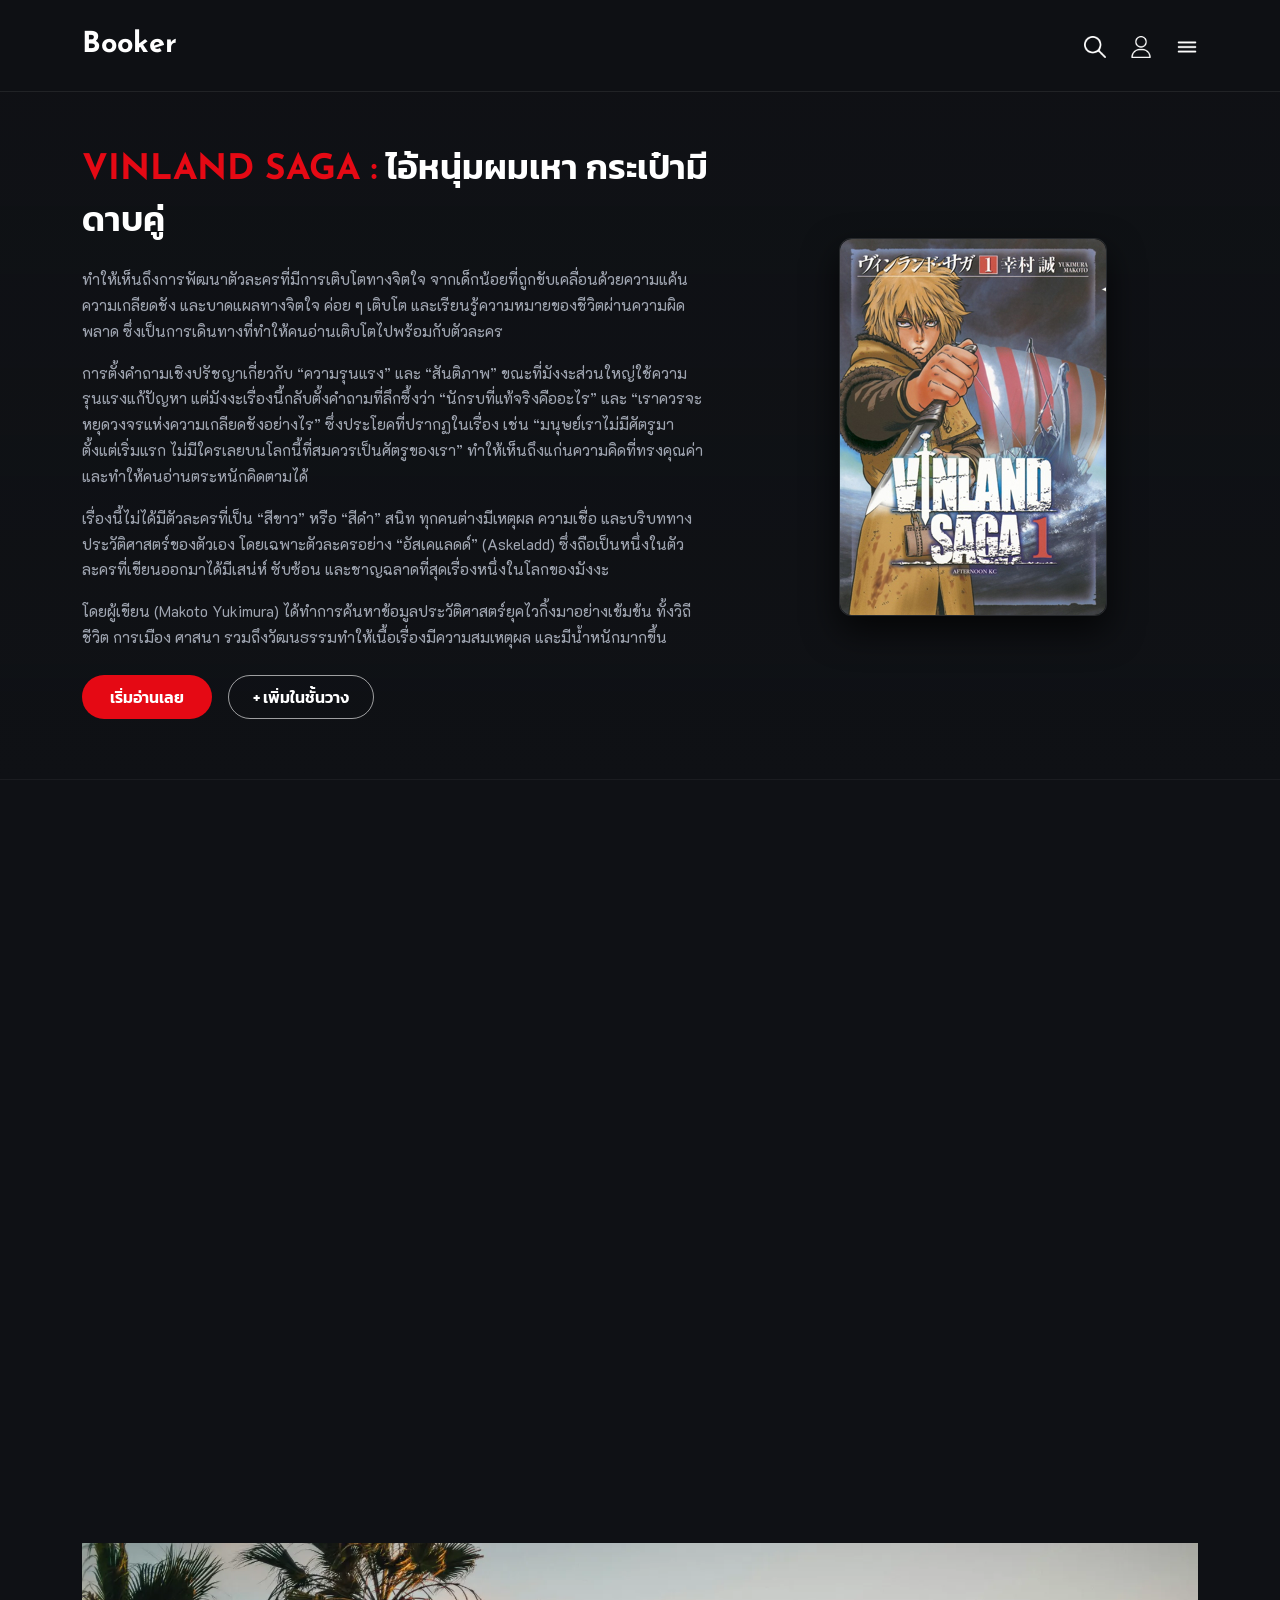
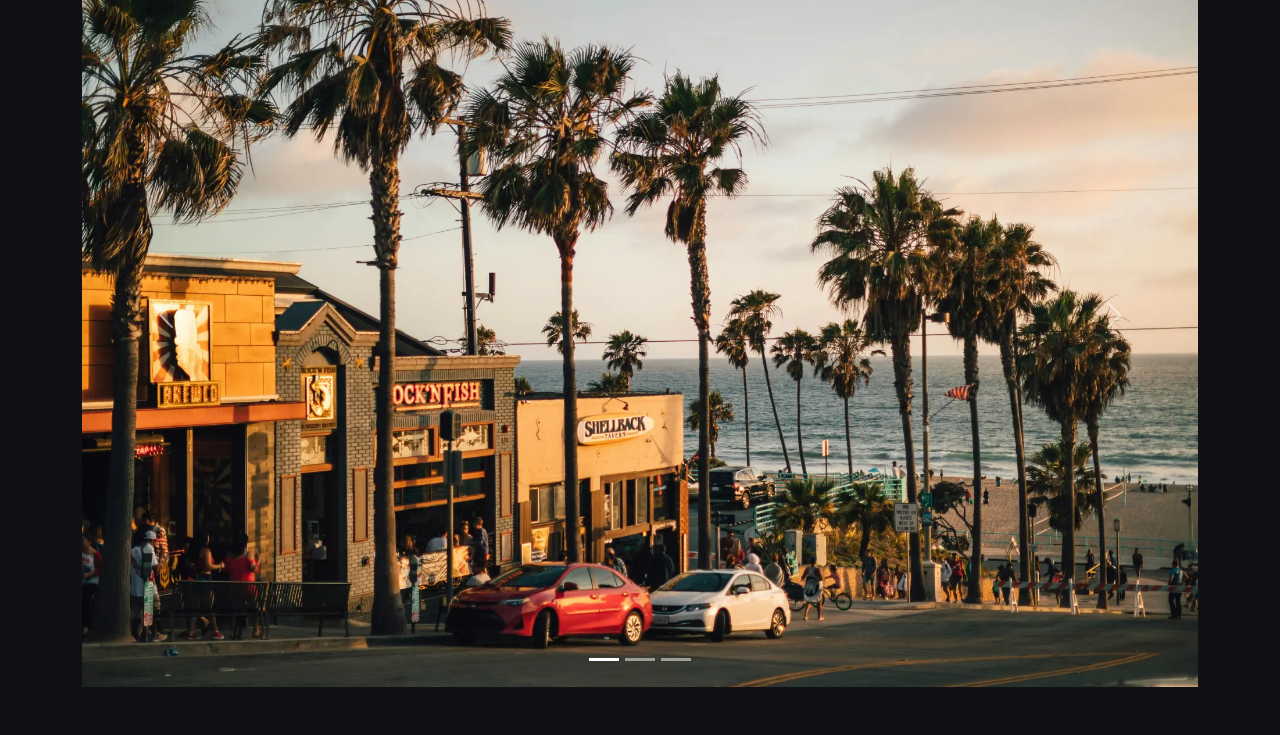
==== index.html.html @ d7446da1 "version4" ====
<!DOCTYPE html>
<html lang="th">

<head>
<meta charset="UTF-8">
<meta name="viewport" content="width=device-width, initial-scale=1.0">
<title>Booker - VINLAND SAGA</title>

<!-- Bootstrap 5 Grid & Layout -->
<link href="https://cdn.jsdelivr.net/npm/bootstrap@5.3.0/dist/css/bootstrap.min.css" rel="stylesheet">
<!-- Google Fonts -->
<link href="https://fonts.googleapis.com/css2?family=Prompt:ital,wght@0,300;0,400;0,600;0,700;1,400&display=swap"
rel="stylesheet">


<!-- ไฟล์ animation หลักสำหรับตกแต่งทั้งหมด -->
<link href="https://unpkg.com/aos@2.3.1/dist/aos.css" rel="stylesheet">



<!-- ไฟล์ CSS หลักสำหรับตกแต่งทั้งหมด -->
<link rel="stylesheet" href="css/style.css">




<!-- Google Fonts: Josefin Sans, Kanit, K2D -->
<link rel="preconnect" href="https://fonts.googleapis.com">
<link rel="preconnect" href="https://fonts.gstatic.com" crossorigin>
<link
href="https://fonts.googleapis.com/css2?family=Josefin+Sans:ital,wght@0,100..700;1,100..700&family=K2D&family=Kanit&display=swap"
rel="stylesheet">

</head>

<body>

<!-- Header (Navbar) -->
<nav class="navbar custom-navbar navbar-expand sticky-top py-3">
<div class="container" >
<a class="navbar-brand navbar-brand-text" href="#">Booker</a>

<div class="d-flex align-items-center gap-4 ms-auto">
<a href="#"><img src="images/loupe.png" alt="Search" class="nav-icon"></a>
<a href="#"><img src="images/user.png" alt="User" class="nav-icon"></a>
<a href="#"><img src="images/menu.png" alt="Menu" class="nav-icon"></a>
</div>
</div>
</nav>

<!-- Hero Section -->
<section class="hero-bg">
<div class="container">
<div class="row gy-4 align-items-center">
<!-- ฝั่งซ้าย: เนื้อหาหลัก -->
<div class="col-lg-7">
<h1>
<span class="title-en text-accent">VINLAND SAGA :</span>
<span class="title-th">ไอ้หนุ่มผมเหา กระเป๋ามีดาบคู่</span>
</h1>

<div class="pe-lg-3">
<p>
ทำให้เห็นถึงการพัฒนาตัวละครที่มีการเติบโตทางจิตใจ จากเด็กน้อยที่ถูกขับเคลื่อนด้วยความแค้น
ความเกลียดชัง และบาดแผลทางจิตใจ ค่อย ๆ เติบโต และเรียนรู้ความหมายของชีวิตผ่านความผิดพลาด
ซึ่งเป็นการเดินทางที่ทำให้คนอ่านเติบโตไปพร้อมกับตัวละคร
</p>
<p>
การตั้งคำถามเชิงปรัชญาเกี่ยวกับ <strong>“ความรุนแรง”</strong> และ
<strong>“สันติภาพ”</strong> ขณะที่มังงะส่วนใหญ่ใช้ความรุนแรงแก้ปัญหา
แต่มังงะเรื่องนี้กลับตั้งคำถามที่ลึกซึ้งว่า <strong>“นักรบที่แท้จริงคืออะไร”</strong> และ
“เราควรจะหยุดวงจรแห่งความเกลียดชังอย่างไร” ซึ่งประโยคที่ปรากฏในเรื่อง เช่น
“มนุษย์เราไม่มีศัตรูมาตั้งแต่เริ่มแรก ไม่มีใครเลยบนโลกนี้ที่สมควรเป็นศัตรูของเรา”
ทำให้เห็นถึงแก่นความคิดที่ทรงคุณค่าและทำให้คนอ่านตระหนักคิดตามได้
</p>
<p>
เรื่องนี้ไม่ได้มีตัวละครที่เป็น <strong>“สีขาว”</strong> หรือ <strong>“สีดำ”</strong> สนิท
ทุกคนต่างมีเหตุผล ความเชื่อ และบริบททางประวัติศาสตร์ของตัวเอง โดยเฉพาะตัวละครอย่าง
<strong>“อัสเคแลดด์” (Askeladd)</strong> ซึ่งถือเป็นหนึ่งในตัวละครที่เขียนออกมาได้มีเสน่ห์
ซับซ้อน และชาญฉลาดที่สุดเรื่องหนึ่งในโลกของมังงะ
</p>
<p>
โดยผู้เขียน (Makoto Yukimura) ได้ทำการค้นหาข้อมูลประวัติศาสตร์ยุคไวกิ้งมาอย่างเข้มข้น
ทั้งวิถีชีวิต การเมือง ศาสนา
รวมถึงวัฒนธรรมทำให้เนื้อเรื่องมีความสมเหตุผล และมีน้ำหนักมากขึ้น
</p>
</div>

<div class="d-flex flex-wrap gap-3 mt-4" data-aos="zoom-in">
<button class="btn btn-read">เริ่มอ่านเลย</button>
<button class="btn btn-add">+ เพิ่มในชั้นวาง</button>
</div>
</div>

<!-- ฝั่งขวา: รูปปก -->
<!-- ฝั่งขวา: รูปภาพปกมังงะ Vinland Saga -->
<div class="col-lg-5 text-center">
<div class="cover-img-wrapper">
<img src="images/01cover.jpg" alt="Vinland Saga Cover" class="img-fluid" data-aos="fade-up" data-aos-duration="2000">
</div>
</div>
</div>
</div>
</section>

<!-- Section 3: การ์ด 4 ช่อง -->
<section class="py-5">
<div class="container">
<div class="row g-4">
<div class="col-md-6 col-lg-3">
<div class="feature-card" data-aos="flip-left" data-aos-duration="1100">
<img src="images/viking99.png" alt="ประวัติศาสตร์ไวกิ้ง" class="feature-icon" data-aos="flip-left" data-aos-duration="2100">
<h3>1. ประวัติศาสตร์ไวกิ้ง</h3>
<p>
เรื่องราวของนักรบไวกิ้งในช่วงศตวรรษที่ 11 ที่เข้ายึดและปกครองสหราชอาณาจักรได้
โดยเป็นช่วงก่อนการขึ้นครองราชย์ของกษัตริย์คนุตมหาราช
</p>
</div>
</div>

<div class="col-md-6 col-lg-3">
<div class="feature-card" data-aos="flip-left" data-aos-duration="1100">
<img src="images/swords2.png" alt="สงครามและการล้างแค้น" class="feature-icon" data-aos="flip-right" data-aos-duration="2100">
<h3>2. สงครามและการล้างแค้น</h3>
<p>
สะท้อนความรุนแรงบนสนามรบและสงครามไม่ได้สร้างฮีโร่ ซึ่งกัดกินจิตวิญญาณและทำลายความเป็นมนุษย์
</p>
</div>
</div>

<div class="col-md-6 col-lg-3">
<div class="feature-card" data-aos="flip-right" data-aos-duration="1100">
<img src="images/timeleft.png" alt="การเติบโตและปล่อยวาง" class="feature-icon" data-aos="flip-left" data-aos-duration="2100">
<h3>3. การเติบโตและปล่อยวาง</h3>
<p>
แสดงให้เห็นถึงการยอมรับความผิดพลาดในอดีต และใช้ชีวิตต่อไปเพื่อชดใช้สิ่งที่เคยได้ก่อเอาไว้
</p>
</div>
</div>

<div class="col-md-6 col-lg-3">
<div class="feature-card" data-aos="flip-left" data-aos-duration="1100">
<img src="images/idea2.png" alt="ข้อคิดของนักรบที่แท้จริง" class="feature-icon" data-aos="flip-right" data-aos-duration="2100">
<h3>4. ข้อคิดของนักรบที่แท้จริง</h3>
<p>
ลบล้างค่านิยมไวกิ้งดั้งเดิมที่เชื่อว่าเกียรติยศคือการฆ่าฟันในสนามรบ
แต่นักรบที่แท้จริงคือผู้ที่มีจิตใจกล้าที่จะเผชิญการแก้ไขปัญหา
</p>
</div>
</div>
</div>
</div>
</section>

<!-- Section 4: Banner Quote -->
<footer class="container pb-5" data-aos="flip-up" data-aos-duration="1100">
<div class="quote-banner text-center">
<p class="quote-sub mb-2">
มนุษย์เราไม่มีศัตรูมาตั้งแต่เริ่มแรก ไม่มีใครเลยบนโลกนี้ที่สมควรเป็นศัตรูของเรา
</p>
<h2 class="quote-title">นักรบที่แท้จริงไม่จำเป็นต้องมีดาบ</h2>
<p class="quote-desc mb-0">
วินแลนด์ ซากะ ไม่ได้สอนให้เราเอาชนะผู้อื่นด้วยกำลัง แต่สอนให้เราเอาชนะใจตัวเอง
และค้นหาความหมายของการมีชีวิตอยู่อย่างสงบในโลกที่เต็มไปด้วยความขัดแย้ง
</p>
</div>
</footer>












<section class="container my-5">
<div id="caliCarousel" class="carousel slide" data-bs-ride="carousel">

<!-- Indicators -->
<div class="carousel-indicators">
<button type="button" data-bs-target="#caliCarousel" data-bs-slide-to="0" class="active"
aria-current="true" aria-label="Slide 1"></button>

<button type="button" data-bs-target="#caliCarousel" data-bs-slide-to="1" aria-label="Slide 2"></button>

<button type="button" data-bs-target="#caliCarousel" data-bs-slide-to="2" aria-label="Slide 3"></button>
</div>

<!-- Carousel Images -->
<div class="carousel-inner">
<div class="carousel-item active">
<img src="images/cali1.webp" class="d-block w-100" alt="Cali 1">
</div>

<div class="carousel-item">
<img src="images/cali3.webp" class="d-block w-100" alt="Cali 3">
</div>

<div class="carousel-item">
<img src="images/cali4.webp" class="d-block w-100" alt="Cali 4">
</div>
</div>

<!-- Previous Button -->
<button class="carousel-control-prev" type="button" data-bs-target="#caliCarousel" data-bs-slide="prev">
<span class="carousel-control-prev-icon" aria-hidden="true"></span>
<span class="visually-hidden">Previous</span>
</button>

<!-- Next Button -->
<button class="carousel-control-next" type="button" data-bs-target="#caliCarousel" data-bs-slide="next">
<span class="carousel-control-next-icon" aria-hidden="true"></span>
<span class="visually-hidden">Next</span>
</button>

</div>
</section>








<!-- Bootstrap 5 JS -->
<script src="https://cdn.jsdelivr.net/npm/bootstrap@5.3.0/dist/js/bootstrap.bundle.min.js"></script>
<script src="https://unpkg.com/aos@2.3.1/dist/aos.js"></script>
<script>
AOS.init();
</script>


</body>
---- css/style.css ----
/* ==========================================
   1. Colors & Typography Palette
   Palette: #0F1115 | #E50914 | #FFFFFF | #A0A6B2 
   ========================================== */ 

/* ตัวอักษรคำอธิบายปกติทั้งหมดใช้ K2D */
body { 
    font-family: 'K2D', sans-serif; 
    background-color: #0F1115; 
    color: #A0A6B2; 
    font-size: 0.95rem; 
    line-height: 1.7; 
}

/* ข้อความเน้นสีแดง */ 
.text-accent { 
    color: #E50914; 
}

/* ชื่อเรื่องใน Hero Section */
h1 { 
    color: #FFFFFF; 
    font-size: 2.2rem; 
    line-height: 1.35; 
    margin-bottom: 24px; 
}

/* ส่วนภาษาอังกฤษ "VINLAND SAGA" ใน h1 */
h1 .title-en {
    font-family: 'Josefin Sans', sans-serif;
    font-weight: 700;
}

/* ส่วนภาษาไทย "ไอ้หนุ่มผมเหา กระเป๋ามีดาบคู่" ใน h1 */
h1 .title-th {
    font-family: 'Kanit', sans-serif;
    font-weight: 600;
}

h2 { 
    color: #FFFFFF; 
    font-size: 2.1rem; 
    font-weight: 700; 
    margin-bottom: 16px; 
}

/* ย่อหน้าและเนื้อหาทั่วไป */ 
/* บังคับให้ข้อความเน้นในแท็ก <b> และ <strong> กลายเป็นตัวปกติ ไม่หนา */
p b, 
p strong,
b,
strong { 
    font-weight: 400 !important;
    color: inherit;
}

/* ========================================== 
   2. Navbar 
   ========================================== */ 
.custom-navbar { 
    background-color: rgba(15, 17, 21, 0.85); 
    backdrop-filter: blur(12px); 
    -webkit-backdrop-filter: blur(12px); 
    border-bottom: 1px solid rgba(255, 255, 255, 0.08); 
}

/* "Booker" ใช้ Josefin Sans */
.navbar-brand-text { 
    font-family: 'Josefin Sans', sans-serif;
    font-size: 1.8rem; 
    font-weight: 700; 
    color: #FFFFFF !important; 
}

.nav-icon { 
    width: 22px; 
    height: 22px; 
    object-fit: contain; 
    filter: brightness(0) invert(1); 
    opacity: 1; 
    transition: all 0.2s ease; 
}

.nav-icon:hover { 
    opacity: 0.8; 
    transform: translateY(-2px); 
}

/* ========================================== 
   3. Hero Section & Buttons
   ========================================== */ 
.hero-bg { 
    background: linear-gradient(180deg, rgba(15, 17, 21, 0.8) 0%, #0F1115 100%); 
    padding: 50px 0 60px 0; 
    border-bottom: 1px solid rgba(255, 255, 255, 0.05); 
}

.btn-read { 
    font-family: 'Kanit', sans-serif;
    background-color: #E50914; 
    color: #FFFFFF; 
    font-weight: 600; 
    padding: 10px 28px; 
    border-radius: 30px; 
    border: none; 
    transition: all 0.3s ease; 
}

.btn-read:hover { 
    opacity: 0.9; 
    color: #FFFFFF; 
}

.btn-add { 
    font-family: 'Kanit', sans-serif;
    background-color: transparent; 
    color: #FFFFFF; 
    border: 1.5px solid rgba(255, 255, 255, 0.6); 
    font-weight: 600; 
    padding: 9px 24px; 
    border-radius: 30px; 
    transition: all 0.3s ease; 
}

.btn-add:hover { 
    background-color: #FFFFFF; 
    color: #0F1115; 
}

.cover-img-wrapper { 
    display: inline-block; 
    border-radius: 16px; 
    overflow: hidden; 
    box-shadow: 0 15px 35px rgba(0, 0, 0, 0.7); 
    border: 1px solid rgba(255, 255, 255, 0.1); 
    background-color: transparent; 
}

.cover-img-wrapper img { 
    width: 100%; 
    height: auto; 
    display: block; 
    object-fit: cover; 
}

/* ========================================== 
   4. Feature Cards
   ========================================== */ 
.feature-card { 
    background-color: #FFFFFF; 
    border-radius: 14px; 
    padding: 24px; 
    height: 100%; 
    transition: all 0.3s cubic-bezier(0.4, 0, 0.2, 1); 
    border: 1px solid transparent; 
}

.feature-card:hover { 
    transform: translateY(-6px); 
    box-shadow: 0 12px 30px rgba(229, 9, 20, 0.25); 
    border-color: rgba(229, 9, 20, 0.4); 
}

/* หัวข้อใหญ่ 1-4 ใช้ Kanit */ 
.feature-card h3 { 
    font-family: 'Kanit', sans-serif;
    color: #0F1115;
    font-size: 1.1rem; 
    font-weight: 700; 
    margin-bottom: 8px; 
}

/* คำอธิบายในการ์ดใช้ K2D */
.feature-card p { 
    font-family: 'K2D', sans-serif;
    color: #4A5568; 
    font-size: 0.88rem; 
    line-height: 1.6; 
    margin-bottom: 0; 
}

.feature-icon { 
    width: 44px; 
    height: 44px; 
    object-fit: contain; 
    margin-bottom: 16px; 
    display: block; 
    margin-left: auto; 
    margin-right: auto; 
}

/* ========================================== 
   5. Quote Banner
   ========================================== */ 
.quote-banner { 
    background-color: rgba(255, 255, 255, 0.02); 
    border-radius: 18px; 
    padding: 48px 24px; 
    margin: 40px 0; 
    border: 1px solid rgba(255, 255, 255, 0.08); 
}

/* Quote Banner ทั้งหมดใช้ Kanit */
.quote-sub { 
    font-family: 'Kanit', sans-serif;
    color: #A0A6B2; 
    font-size: 0.95rem; 
    font-weight: 300; 
}

.quote-title { 
    font-family: 'Kanit', sans-serif;
    color: #FFFFFF; 
    font-weight: 700;
}

.quote-desc { 
    font-family: 'Kanit', sans-serif;
    color: #A0A6B2; 
    max-width: 780px; 
    margin: 0 auto; 
}


/* กำหนดฟอนต์ Kanit สำหรับปุ่ม และ Quote หลัก */
.btn-read,
.btn-add,
.quote-title {
    font-family: 'Kanit', sans-serif !important;
}




/* เพิ่มเอฟเฟกต์ซูมรูปปกเมื่อ Hover */
.cover-img-wrapper {
    overflow: hidden; /* ซ่อนส่วนภาพที่ขยายเกินกรอบออกมา */
    transition: all 0.4s cubic-bezier(0.165, 0.84, 0.44, 1);
}

.cover-img-wrapper img {
    transition: transform 0.5s ease, filter 0.5s ease;
    will-change: transform;
}

/* เมื่อเอาเมาส์ชี้ที่กรอบรูป */
.cover-img-wrapper:hover {
    transform: translateY(-8px); /* ลอยขึ้นเล็กน้อย */
    box-shadow: 0 20px 45px rgba(0, 0, 0, 0.9), 0 0 30px rgba(229, 9, 20, 0.35); /* เพิ่มแสงสีแดงฟุ้งด้านหลัง */
    border-color: rgba(229, 9, 20, 0.5);
}

.cover-img-wrapper:hover img {
    transform: scale(1.08); /* ซูมรูปภาพขึ้น 8% */
    filter: brightness(1.05); /* ปรับความสว่างรูปขึ้นเล็กน้อย */
}



/* ==========================================
   Realistic Spray Splatter Blood Effect
   ========================================== */

.cover-img-wrapper {
    position: relative;
}

/* ชั้นคราบละอองเลือดสาดกระเซ็น */
.cover-img-wrapper::after {
    content: '';
    position: absolute;
    top: 0;
    left: 0;
    width: 100%;
    height: 100%;
    
    /* จำลองละอองเลือดกระเซ็นแบบกระจุกกระจายสไตล์รูปตัวอย่าง */
    background-image: 
        /* กระจุกละอองที่ 1: มุมซ้ายบน (แน่นตรงกลาง ฝอยรอบๆ) */
        radial-gradient(circle at 25% 25%, #E50914 0.5px, transparent 1.5px),
        radial-gradient(circle at 27% 23%, #800000 1px, transparent 2px),
        radial-gradient(circle at 23% 28%, #E50914 1.5px, transparent 3px),
        radial-gradient(circle at 30% 20%, #A1070E 2px, transparent 4px),
        radial-gradient(circle at 20% 32%, #E50914 1px, transparent 2.5px),
        
        /* กระจุกละอองที่ 2: กลางขวา (ละอองสาดกระจาย) */
        radial-gradient(circle at 75% 50%, #E50914 1px, transparent 2px),
        radial-gradient(circle at 72% 52%, #800000 1.5px, transparent 3px),
        radial-gradient(circle at 78% 48%, #A1070E 2.5px, transparent 4.5px),
        radial-gradient(circle at 82% 55%, #E50914 1px, transparent 2px),
        radial-gradient(circle at 68% 45%, #E50914 0.5px, transparent 1.5px),

        /* กระจุกละอองที่ 3: ล่างซ้าย (จุดสาดแน่นกระแทกตา) */
        radial-gradient(circle at 35% 75%, #E50914 1.5px, transparent 3px),
        radial-gradient(circle at 32% 78%, #800000 2.5px, transparent 5px),
        radial-gradient(circle at 38% 72%, #A1070E 1px, transparent 2px),
        radial-gradient(circle at 42% 80%, #E50914 2px, transparent 3.5px),

        /* ละอองฝอยเล็กๆ กระจายประปรายทั่วปก */
        radial-gradient(circle at 50% 30%, #E50914 0.8px, transparent 1.8px),
        radial-gradient(circle at 60% 85%, #800000 1.2px, transparent 2.2px),
        radial-gradient(circle at 15% 60%, #E50914 1px, transparent 2px),
        radial-gradient(circle at 88% 25%, #E50914 0.8px, transparent 1.5px);

    /* กำหนดให้ลายซ้ำสลับตำแหน่งเพื่อให้สาดทั่วปกอย่างธรรมชาติ */
    background-size: 100% 100%, 90% 90%, 110% 110%;
    opacity: 0;
    transform: scale(0.96);
    pointer-events: none;
    transition: opacity 0.4s ease, transform 0.4s ease;
    mix-blend-mode: multiply; /* ให้เนื้อเลือดซึมลงผิวหน้าปกแบบรูปตัวอย่าง */
    z-index: 2;
}

/* เมื่อ Hover ให้ละอองเลือดสาดขึ้นมาบนปก */
.cover-img-wrapper:hover::after {
    opacity: 0.9;
    transform: scale(1);
}










/* ==========================================
   Enraged Cover & Blood Splatter Effect
   ========================================== */

.cover-img-wrapper {
    position: relative;
    overflow: hidden;
    transition: transform 0.4s cubic-bezier(0.165, 0.84, 0.44, 1), box-shadow 0.4s ease;
}

/* ภาพปกปกติ */
.cover-img-wrapper img {
    transition: transform 0.5s ease, filter 0.5s ease;
    will-change: transform, filter;
}

/* ชั้นคราบละอองเลือดสาดกระจาย */
.cover-img-wrapper::after {
    content: '';
    position: absolute;
    top: 0;
    left: 0;
    width: 100%;
    height: 100%;
    
    background-image: 
        /* กระจุกละอองมุมซ้ายบน */
        radial-gradient(circle at 25% 25%, #E50914 0.5px, transparent 1.5px),
        radial-gradient(circle at 27% 23%, #800000 1px, transparent 2px),
        radial-gradient(circle at 23% 28%, #E50914 1.5px, transparent 3px),
        radial-gradient(circle at 30% 20%, #A1070E 2px, transparent 4px),
        radial-gradient(circle at 20% 32%, #E50914 1px, transparent 2.5px),
        
        /* กระจุกละอองกลางขวา */
        radial-gradient(circle at 75% 50%, #E50914 1px, transparent 2px),
        radial-gradient(circle at 72% 52%, #800000 1.5px, transparent 3px),
        radial-gradient(circle at 78% 48%, #A1070E 2.5px, transparent 4.5px),
        radial-gradient(circle at 82% 55%, #E50914 1px, transparent 2px),
        
        /* กระจุกละอองล่างซ้าย */
        radial-gradient(circle at 35% 75%, #E50914 1.5px, transparent 3px),
        radial-gradient(circle at 32% 78%, #800000 2.5px, transparent 5px),
        radial-gradient(circle at 42% 80%, #E50914 2px, transparent 3.5px),

        /* ละอองฝอยรอบๆ */
        radial-gradient(circle at 50% 30%, #E50914 0.8px, transparent 1.8px),
        radial-gradient(circle at 60% 85%, #800000 1.2px, transparent 2.2px),
        radial-gradient(circle at 15% 60%, #E50914 1px, transparent 2px),
        radial-gradient(circle at 88% 25%, #E50914 0.8px, transparent 1.5px);

    background-size: 100% 100%;
    opacity: 0;
    transform: scale(0.96);
    pointer-events: none;
    transition: opacity 0.4s ease, transform 0.4s ease;
    mix-blend-mode: multiply;
    z-index: 2;
}

/* ==========================================
   เมื่อ Hover: ปกย้อมสีแดงโกรธคลุ้มคลั่ง
   ========================================== */

/* 1. สาดออร่าสีแดงรอบกรอบรูป */
.cover-img-wrapper:hover {
    transform: translateY(-6px) scale(1.02);
    box-shadow: 0 15px 35px rgba(229, 9, 20, 0.6), 0 0 50px rgba(229, 9, 20, 0.4);
}

/* 2. ปรับตัวรูปปกให้ย้อมโทนสีแดงสดคลุ้มคลั่ง */
.cover-img-wrapper:hover img {
    filter: sepia(0.6) hue-rotate(-50deg) saturate(3.5) contrast(1.2);
}

/* 3. สาดละอองเลือดซ้อนขึ้นมา */
.cover-img-wrapper:hover::after {
    opacity: 0.95;
    transform: scale(1);
}











/* ==========================================
   Combined Enraged & Multi-Sized Soft Natural Blood Effect
   ========================================== */

/* 1. ตั้งค่ากรอบรูปภาพ */
.cover-img-wrapper {
    position: relative;
    overflow: hidden;
    border-radius: 12px;
    transition: transform 0.4s cubic-bezier(0.165, 0.84, 0.44, 1), box-shadow 0.4s ease;
}

/* 2. ตัวภาพปกมังงะปกติ */
.cover-img-wrapper img {
    width: 100%;
    display: block;
    border-radius: 12px;
    transition: transform 0.5s ease, filter 0.5s ease;
    will-change: transform, filter;
}

/* 3. ชั้นคราบเลือด (ปรับโทนสีแดงให้อ่อนและนุ่มนวลขึ้น) */
.cover-img-wrapper::after {
    content: '';
    position: absolute;
    top: 0;
    left: 0;
    width: 100%;
    height: 100%;
    
    /* ปรับใช้โทนสีแดงสว่างแบบบางเบา (rgba) ให้ละอองเลือดดูอ่อนลง */
    background-image: 
        /* ปื้นเลือดใหญ่สาดซึมมุมเฉียง (ปรับให้อ่อนจางลง) */
        radial-gradient(ellipse at 35% 30%, rgba(229, 9, 20, 0.45) 0%, rgba(160, 20, 20, 0.3) 40%, transparent 70%),
        radial-gradient(ellipse at 70% 65%, rgba(229, 9, 20, 0.4) 0%, rgba(140, 15, 15, 0.25) 45%, transparent 75%),
        
        /* จุดเลือดขนาดกลาง (ใช้สีแดงสว่าง นุ่มตาขึ้น) */
        radial-gradient(circle at 20% 25%, rgba(229, 9, 20, 0.7) 3.5px, transparent 7px),
        radial-gradient(circle at 80% 20%, rgba(180, 30, 30, 0.6) 4.5px, transparent 8.5px),
        radial-gradient(circle at 30% 70%, rgba(229, 9, 20, 0.7) 4px, transparent 8px),
        radial-gradient(circle at 75% 80%, rgba(180, 30, 30, 0.6) 5px, transparent 9px),
        radial-gradient(circle at 50% 45%, rgba(229, 9, 20, 0.65) 3px, transparent 6.5px),
        
        /* จุดฝอยเลือดเล็กๆ (สาดกระจายแบบละอองอ่อนๆ) */
        radial-gradient(circle at 15% 35%, rgba(229, 9, 20, 0.6) 1.5px, transparent 3px),
        radial-gradient(circle at 25% 18%, rgba(180, 30, 30, 0.5) 1.2px, transparent 2.5px),
        radial-gradient(circle at 28% 42%, rgba(229, 9, 20, 0.6) 1px, transparent 2px),
        radial-gradient(circle at 72% 38%, rgba(229, 9, 20, 0.6) 2px, transparent 3.5px),
        radial-gradient(circle at 85% 50%, rgba(180, 30, 30, 0.5) 1.5px, transparent 3px),
        radial-gradient(circle at 62% 75%, rgba(229, 9, 20, 0.6) 1.8px, transparent 3.8px),
        radial-gradient(circle at 42% 85%, rgba(180, 30, 30, 0.5) 1.2px, transparent 2.5px),
        radial-gradient(circle at 10% 68%, rgba(229, 9, 20, 0.6) 1.5px, transparent 3px),
        radial-gradient(circle at 88% 18%, rgba(229, 9, 20, 0.6) 1px, transparent 2.2px);

    background-size: 100% 100%;
    opacity: 0;
    transform: scale(0.94);
    pointer-events: none;
    transition: opacity 0.4s ease, transform 0.4s ease;
    mix-blend-mode: multiply; /* ซึมกลมกลืนไปกับผิวภาพปก */
    z-index: 2;
}

/* ==========================================
   STATE: เมื่อเอาเมาส์ไปชี้ที่ปก (Hover)
   ========================================== */

/* 1. ยกตัวปกขึ้นพร้อมออร่าแสงสีแดงนุ่มๆ */
.cover-img-wrapper:hover {
    transform: translateY(-8px) scale(1.02);
    box-shadow: 0 15px 35px rgba(229, 9, 20, 0.45), 0 0 35px rgba(229, 9, 20, 0.25);
}

/* 2. ย้อมรูปปกมังงะให้เป็นสีแดงพอนุ่มนวล (ลดความจัดจ้านลง) */
.cover-img-wrapper:hover img {
    filter: sepia(0.35) hue-rotate(-45deg) saturate(2.4) contrast(1.1);
}

/* 3. สาดคราบเลือดสีอ่อนลงเลอะซึมบนปก */
.cover-img-wrapper:hover::after {
    opacity: 0.75; /* ปรับระดับความทึบลงจาก 0.95 เหลือ 0.75 เพื่อความซึมละมุน */
    transform: scale(1);
}
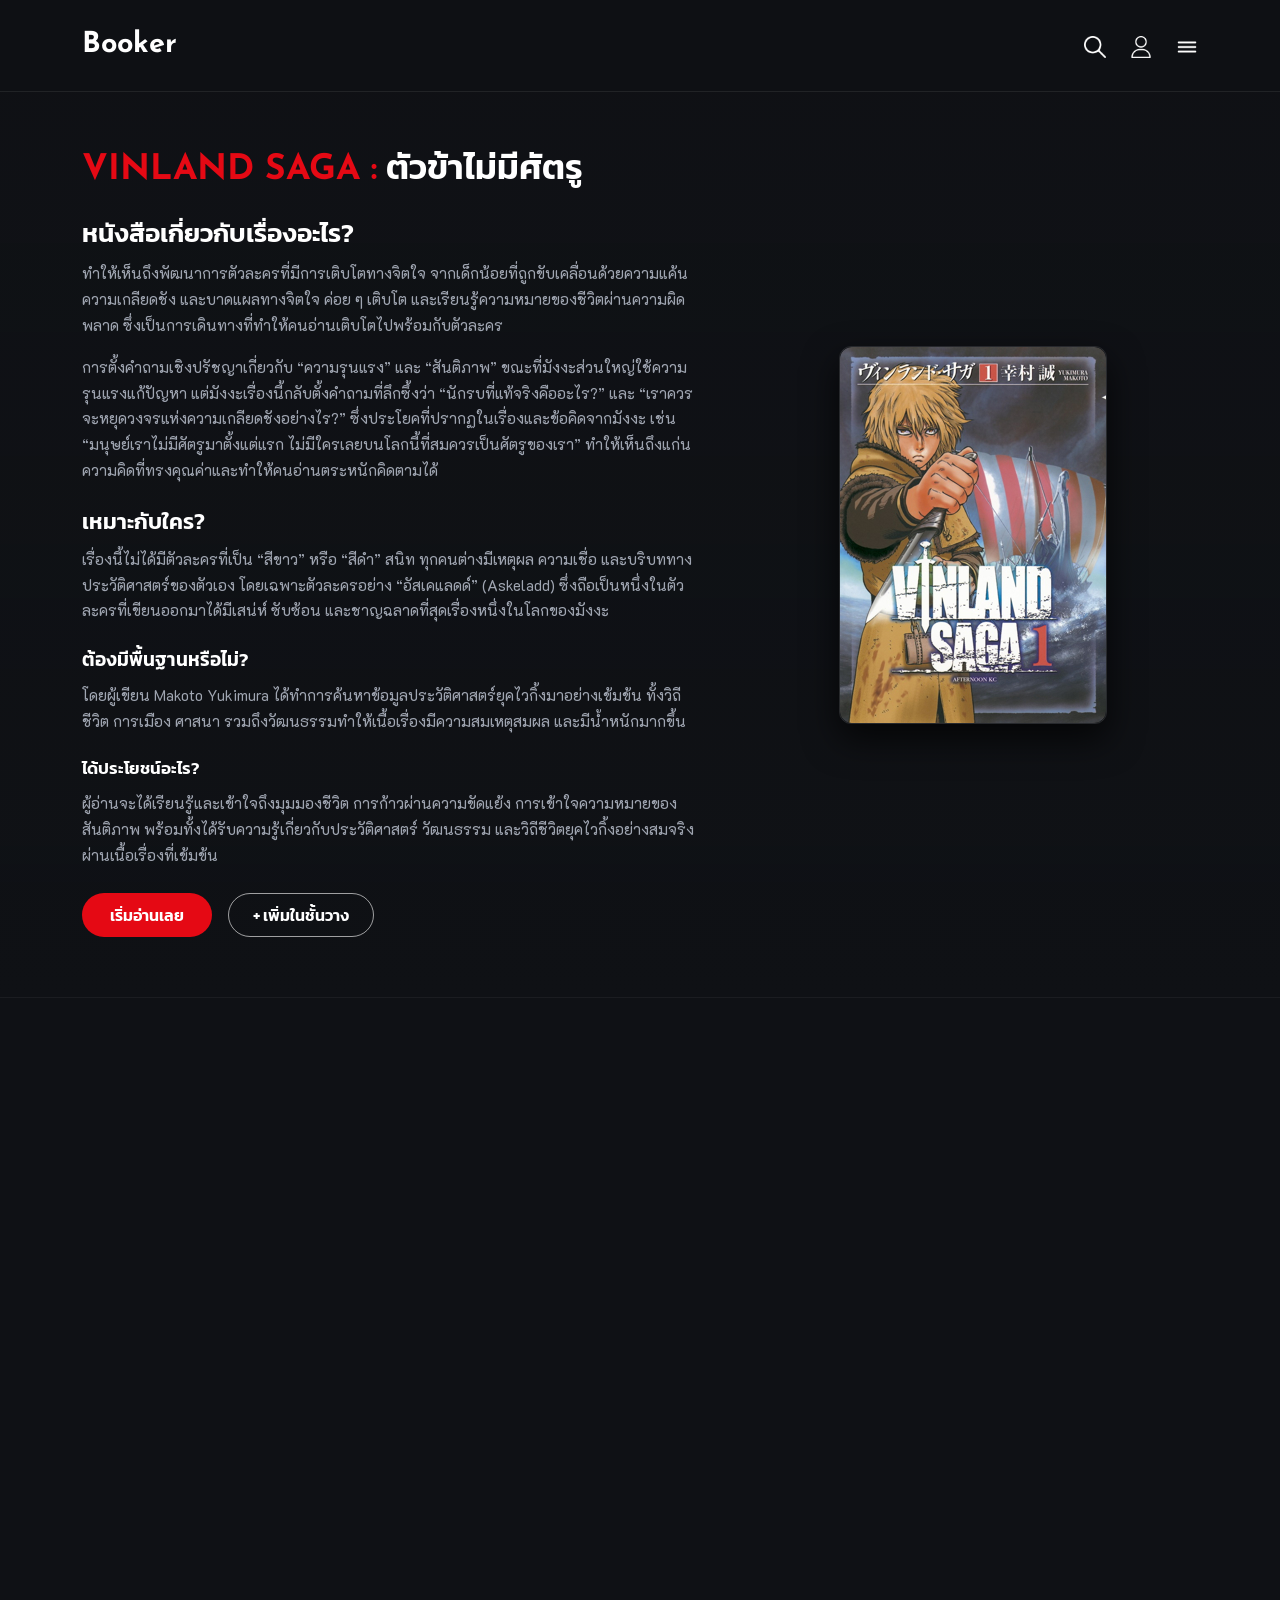
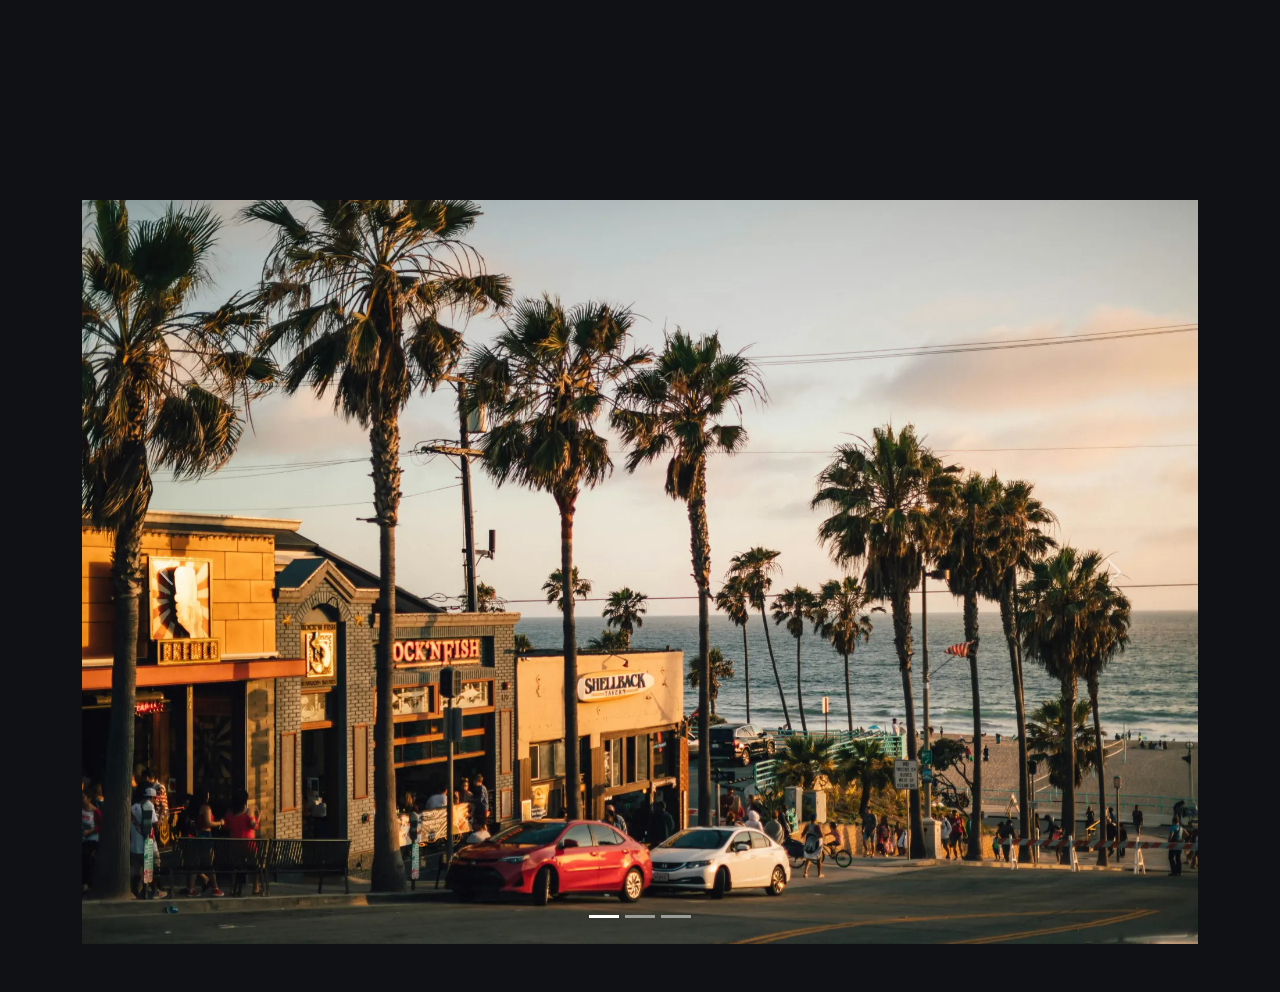
==== commit fc07c125: "version8" ====
--- a/index.html.html
+++ b/index.html.html
@@ -4,7 +4,10 @@
 <head>
 <meta charset="UTF-8">
 <meta name="viewport" content="width=device-width, initial-scale=1.0">
-<title>Booker - VINLAND SAGA</title>
+<title>Booker - แนะนำมังงะ VINLAND SAGA ตัวข้าไม่มีศัตรู</title>
+<meta name="keywords" content="Vinland Saga, Makoto Yukimura,ตัวข้าไม่มีศัตรู,นักรบที่แท้จริงไม่จำเป็นต้องมีดาบ,ประวัติศาสตร์ไวกิ้ง,ข้อคิดจากมังงะ,พัฒนาการตัวละคร,ความหมายของชีวิต">
+<meta name="description" content="แนะนำ Vinland Saga มังงะประวัติศาสตร์ไวกิ้งโดย Makoto Yukimura พร้อมข้อคิดการดำเนินชีวิตผ่านวลี “ตัวข้าไม่มีศัตรู” และ “นักรบที่แท้จริงไม่จำเป็นต้องมีดาบ”">
+
 
 <!-- Bootstrap 5 Grid & Layout -->
 <link href="https://cdn.jsdelivr.net/npm/bootstrap@5.3.0/dist/css/bootstrap.min.css" rel="stylesheet">
@@ -52,44 +55,59 @@
 <section class="hero-bg">
 <div class="container">
 <div class="row gy-4 align-items-center">
+
 <!-- ฝั่งซ้าย: เนื้อหาหลัก -->
 <div class="col-lg-7">
-<h1>
-<span class="title-en text-accent">VINLAND SAGA :</span>
-<span class="title-th">ไอ้หนุ่มผมเหา กระเป๋ามีดาบคู่</span>
-</h1>
-
-<div class="pe-lg-3">
-<p>
-ทำให้เห็นถึงการพัฒนาตัวละครที่มีการเติบโตทางจิตใจ จากเด็กน้อยที่ถูกขับเคลื่อนด้วยความแค้น
-ความเกลียดชัง และบาดแผลทางจิตใจ ค่อย ๆ เติบโต และเรียนรู้ความหมายของชีวิตผ่านความผิดพลาด
-ซึ่งเป็นการเดินทางที่ทำให้คนอ่านเติบโตไปพร้อมกับตัวละคร
-</p>
-<p>
-การตั้งคำถามเชิงปรัชญาเกี่ยวกับ <strong>“ความรุนแรง”</strong> และ
-<strong>“สันติภาพ”</strong> ขณะที่มังงะส่วนใหญ่ใช้ความรุนแรงแก้ปัญหา
-แต่มังงะเรื่องนี้กลับตั้งคำถามที่ลึกซึ้งว่า <strong>“นักรบที่แท้จริงคืออะไร”</strong> และ
-“เราควรจะหยุดวงจรแห่งความเกลียดชังอย่างไร” ซึ่งประโยคที่ปรากฏในเรื่อง เช่น
-“มนุษย์เราไม่มีศัตรูมาตั้งแต่เริ่มแรก ไม่มีใครเลยบนโลกนี้ที่สมควรเป็นศัตรูของเรา”
-ทำให้เห็นถึงแก่นความคิดที่ทรงคุณค่าและทำให้คนอ่านตระหนักคิดตามได้
-</p>
-<p>
-เรื่องนี้ไม่ได้มีตัวละครที่เป็น <strong>“สีขาว”</strong> หรือ <strong>“สีดำ”</strong> สนิท
-ทุกคนต่างมีเหตุผล ความเชื่อ และบริบททางประวัติศาสตร์ของตัวเอง โดยเฉพาะตัวละครอย่าง
-<strong>“อัสเคแลดด์” (Askeladd)</strong> ซึ่งถือเป็นหนึ่งในตัวละครที่เขียนออกมาได้มีเสน่ห์
-ซับซ้อน และชาญฉลาดที่สุดเรื่องหนึ่งในโลกของมังงะ
-</p>
-<p>
-โดยผู้เขียน (Makoto Yukimura) ได้ทำการค้นหาข้อมูลประวัติศาสตร์ยุคไวกิ้งมาอย่างเข้มข้น
-ทั้งวิถีชีวิต การเมือง ศาสนา
-รวมถึงวัฒนธรรมทำให้เนื้อเรื่องมีความสมเหตุผล และมีน้ำหนักมากขึ้น
-</p>
-</div>
-
-<div class="d-flex flex-wrap gap-3 mt-4" data-aos="zoom-in">
-<button class="btn btn-read">เริ่มอ่านเลย</button>
-<button class="btn btn-add">+ เพิ่มในชั้นวาง</button>
-</div>
+  <h1>
+    <span class="title-en text-accent">VINLAND SAGA :</span>
+    <span class="title-th">ตัวข้าไม่มีศัตรู</span>
+  </h1>
+
+  <div class="pe-lg-3">
+    <!-- 1. หนังสือเกี่ยวกับเรื่องอะไร? -->
+    <h2>หนังสือเกี่ยวกับเรื่องอะไร?</h2>
+    <p>
+      ทำให้เห็นถึงพัฒนาการตัวละครที่มีการเติบโตทางจิตใจ จากเด็กน้อยที่ถูกขับเคลื่อนด้วยความแค้น
+      ความเกลียดชัง และบาดแผลทางจิตใจ ค่อย ๆ เติบโต และเรียนรู้ความหมายของชีวิตผ่านความผิดพลาด
+      ซึ่งเป็นการเดินทางที่ทำให้คนอ่านเติบโตไปพร้อมกับตัวละคร
+    </p>
+
+    <p>
+      การตั้งคำถามเชิงปรัชญาเกี่ยวกับ “ความรุนแรง” และ “สันติภาพ”
+      ขณะที่มังงะส่วนใหญ่ใช้ความรุนแรงแก้ปัญหา แต่มังงะเรื่องนี้กลับตั้งคำถามที่ลึกซึ้งว่า
+      “นักรบที่แท้จริงคืออะไร?” และ “เราควรจะหยุดวงจรแห่งความเกลียดชังอย่างไร?”
+      ซึ่งประโยคที่ปรากฏในเรื่องและข้อคิดจากมังงะ เช่น “มนุษย์เราไม่มีศัตรูมาตั้งแต่แรก ไม่มีใครเลยบนโลกนี้ที่สมควรเป็นศัตรูของเรา”
+      ทำให้เห็นถึงแก่นความคิดที่ทรงคุณค่าและทำให้คนอ่านตระหนักคิดตามได้
+    </p>
+
+    <!-- 2. เหมาะกับใคร? -->
+    <h3>เหมาะกับใคร?</h3>
+    <p>
+      เรื่องนี้ไม่ได้มีตัวละครที่เป็น “สีขาว” หรือ “สีดำ” สนิท
+      ทุกคนต่างมีเหตุผล ความเชื่อ และบริบททางประวัติศาสตร์ของตัวเอง โดยเฉพาะตัวละครอย่าง
+      “อัสเคแลดด์” (Askeladd) ซึ่งถือเป็นหนึ่งในตัวละครที่เขียนออกมาได้มีเสน่ห์
+      ซับซ้อน และชาญฉลาดที่สุดเรื่องหนึ่งในโลกของมังงะ
+    </p>
+
+    <!-- 3. ต้องมีพื้นฐานหรือไม่? -->
+    <h4>ต้องมีพื้นฐานหรือไม่?</h4>
+    <p>
+      โดยผู้เขียน Makoto Yukimura ได้ทำการค้นหาข้อมูลประวัติศาสตร์ยุคไวกิ้งมาอย่างเข้มข้น
+      ทั้งวิถีชีวิต การเมือง ศาสนา รวมถึงวัฒนธรรมทำให้เนื้อเรื่องมีความสมเหตุสมผล และมีน้ำหนักมากขึ้น
+    </p>
+
+    <!-- 4. ได้ประโยชน์อะไร? -->
+    <h5>ได้ประโยชน์อะไร?</h5>
+    <p>
+      ผู้อ่านจะได้เรียนรู้และเข้าใจถึงมุมมองชีวิต การก้าวผ่านความขัดแย้ง การเข้าใจความหมายของสันติภาพ
+      พร้อมทั้งได้รับความรู้เกี่ยวกับประวัติศาสตร์ วัฒนธรรม และวิถีชีวิตยุคไวกิ้งอย่างสมจริงผ่านเนื้อเรื่องที่เข้มข้น
+    </p>
+  </div>
+
+  <div class="d-flex flex-wrap gap-3 mt-4">
+    <button class="btn btn-read">เริ่มอ่านเลย</button>
+    <button class="btn btn-add">+ เพิ่มในชั้นวาง</button>
+  </div>
 </div>
 
 <!-- ฝั่งขวา: รูปปก -->
@@ -110,7 +128,7 @@
 <div class="col-md-6 col-lg-3">
 <div class="feature-card" data-aos="flip-left" data-aos-duration="1100">
 <img src="images/viking99.png" alt="ประวัติศาสตร์ไวกิ้ง" class="feature-icon" data-aos="flip-left" data-aos-duration="2100">
-<h3>1. ประวัติศาสตร์ไวกิ้ง</h3>
+<h6>1. ประวัติศาสตร์ไวกิ้ง</h6>
 <p>
 เรื่องราวของนักรบไวกิ้งในช่วงศตวรรษที่ 11 ที่เข้ายึดและปกครองสหราชอาณาจักรได้
 โดยเป็นช่วงก่อนการขึ้นครองราชย์ของกษัตริย์คนุตมหาราช
@@ -121,7 +139,7 @@
 <div class="col-md-6 col-lg-3">
 <div class="feature-card" data-aos="flip-left" data-aos-duration="1100">
 <img src="images/swords2.png" alt="สงครามและการล้างแค้น" class="feature-icon" data-aos="flip-right" data-aos-duration="2100">
-<h3>2. สงครามและการล้างแค้น</h3>
+<h6>2. สงครามและการล้างแค้น</h6>
 <p>
 สะท้อนความรุนแรงบนสนามรบและสงครามไม่ได้สร้างฮีโร่ ซึ่งกัดกินจิตวิญญาณและทำลายความเป็นมนุษย์
 </p>
@@ -131,7 +149,7 @@
 <div class="col-md-6 col-lg-3">
 <div class="feature-card" data-aos="flip-right" data-aos-duration="1100">
 <img src="images/timeleft.png" alt="การเติบโตและปล่อยวาง" class="feature-icon" data-aos="flip-left" data-aos-duration="2100">
-<h3>3. การเติบโตและปล่อยวาง</h3>
+<h6>3. การเติบโตและปล่อยวาง</h6>
 <p>
 แสดงให้เห็นถึงการยอมรับความผิดพลาดในอดีต และใช้ชีวิตต่อไปเพื่อชดใช้สิ่งที่เคยได้ก่อเอาไว้
 </p>
@@ -141,7 +159,7 @@
 <div class="col-md-6 col-lg-3">
 <div class="feature-card" data-aos="flip-left" data-aos-duration="1100">
 <img src="images/idea2.png" alt="ข้อคิดของนักรบที่แท้จริง" class="feature-icon" data-aos="flip-right" data-aos-duration="2100">
-<h3>4. ข้อคิดของนักรบที่แท้จริง</h3>
+<h6>4. ข้อคิดของนักรบที่แท้จริง</h6>
 <p>
 ลบล้างค่านิยมไวกิ้งดั้งเดิมที่เชื่อว่าเกียรติยศคือการฆ่าฟันในสนามรบ
 แต่นักรบที่แท้จริงคือผู้ที่มีจิตใจกล้าที่จะเผชิญการแก้ไขปัญหา
@@ -158,7 +176,7 @@
 <p class="quote-sub mb-2">
 มนุษย์เราไม่มีศัตรูมาตั้งแต่เริ่มแรก ไม่มีใครเลยบนโลกนี้ที่สมควรเป็นศัตรูของเรา
 </p>
-<h2 class="quote-title">นักรบที่แท้จริงไม่จำเป็นต้องมีดาบ</h2>
+<h3 class="quote-title">นักรบที่แท้จริงไม่จำเป็นต้องมีดาบ</h3>
 <p class="quote-desc mb-0">
 วินแลนด์ ซากะ ไม่ได้สอนให้เราเอาชนะผู้อื่นด้วยกำลัง แต่สอนให้เราเอาชนะใจตัวเอง
 และค้นหาความหมายของการมีชีวิตอยู่อย่างสงบในโลกที่เต็มไปด้วยความขัดแย้ง
@@ -235,4 +253,4 @@
 </script>
 
 
-</body>
+</body>
--- a/css/style.css
+++ b/css/style.css
@@ -31,18 +31,25 @@
     font-weight: 700;
 }
 
-/* ส่วนภาษาไทย "ไอ้หนุ่มผมเหา กระเป๋ามีดาบคู่" ใน h1 */
+/* ส่วนภาษาไทย "ตัวข้าไม่มีศัตรู" ใน h1 */
 h1 .title-th {
     font-family: 'Kanit', sans-serif;
     font-weight: 600;
 }
 
-h2 { 
-    color: #FFFFFF; 
-    font-size: 2.1rem; 
-    font-weight: 700; 
-    margin-bottom: 16px; 
-}
+/* ปรับเพิ่มส่วน h2 - h5 ให้เป็นสีขาว ใช้ฟอนต์ Kanit และจัดระดับขนาดฟอนต์ */
+h2, h3, h4, h5 {
+    font-family: 'Kanit', sans-serif;
+    color: #FFFFFF;
+    font-weight: 600;
+    margin-top: 24px;
+    margin-bottom: 12px;
+}
+
+h2 { font-size: 1.6rem; }
+h3 { font-size: 1.4rem; }
+h4 { font-size: 1.2rem; }
+h5 { font-size: 1.05rem; }
 
 /* ย่อหน้าและเนื้อหาทั่วไป */ 
 /* บังคับให้ข้อความเน้นในแท็ก <b> และ <strong> กลายเป็นตัวปกติ ไม่หนา */
@@ -162,7 +169,7 @@
 }
 
 /* หัวข้อใหญ่ 1-4 ใช้ Kanit */ 
-.feature-card h3 { 
+.feature-card h6 { 
     font-family: 'Kanit', sans-serif;
     color: #0F1115;
     font-size: 1.1rem; 
@@ -195,32 +202,43 @@
 .quote-banner { 
     background-color: rgba(255, 255, 255, 0.02); 
     border-radius: 18px; 
-    padding: 48px 24px; 
+    padding: 56px 24px; 
     margin: 40px 0; 
     border: 1px solid rgba(255, 255, 255, 0.08); 
+    text-align: center; /* จัดข้อความให้อยู่ตรงกลาง */
 }
 
 /* Quote Banner ทั้งหมดใช้ Kanit */
 .quote-sub { 
     font-family: 'Kanit', sans-serif;
     color: #A0A6B2; 
-    font-size: 0.95rem; 
+    font-size: 1.05rem; 
     font-weight: 300; 
-}
-
+    margin-bottom: 16px;
+}
+
+/* Quote Title ขนาดใหญ่ ตัวหนา สีขาว ไม่เอียง */
+h7,
+h7.quote-title,
 .quote-title { 
-    font-family: 'Kanit', sans-serif;
-    color: #FFFFFF; 
-    font-weight: 700;
+    display: block; 
+    font-family: 'Kanit', sans-serif !important;
+    color: #FFFFFF !important; 
+    font-weight: 700 !important;
+    font-size: 2.5rem !important; /* ปรับขนาดให้ใหญ่โดดเด่น */
+    line-height: 1.4;
+    margin-top: 8px;
+    margin-bottom: 20px;
 }
 
 .quote-desc { 
     font-family: 'Kanit', sans-serif;
     color: #A0A6B2; 
-    max-width: 780px; 
+    font-size: 0.95rem;
+    max-width: 820px; 
     margin: 0 auto; 
-}
-
+    line-height: 1.7;
+}
 
 /* กำหนดฟอนต์ Kanit สำหรับปุ่ม และ Quote หลัก */
 .btn-read,
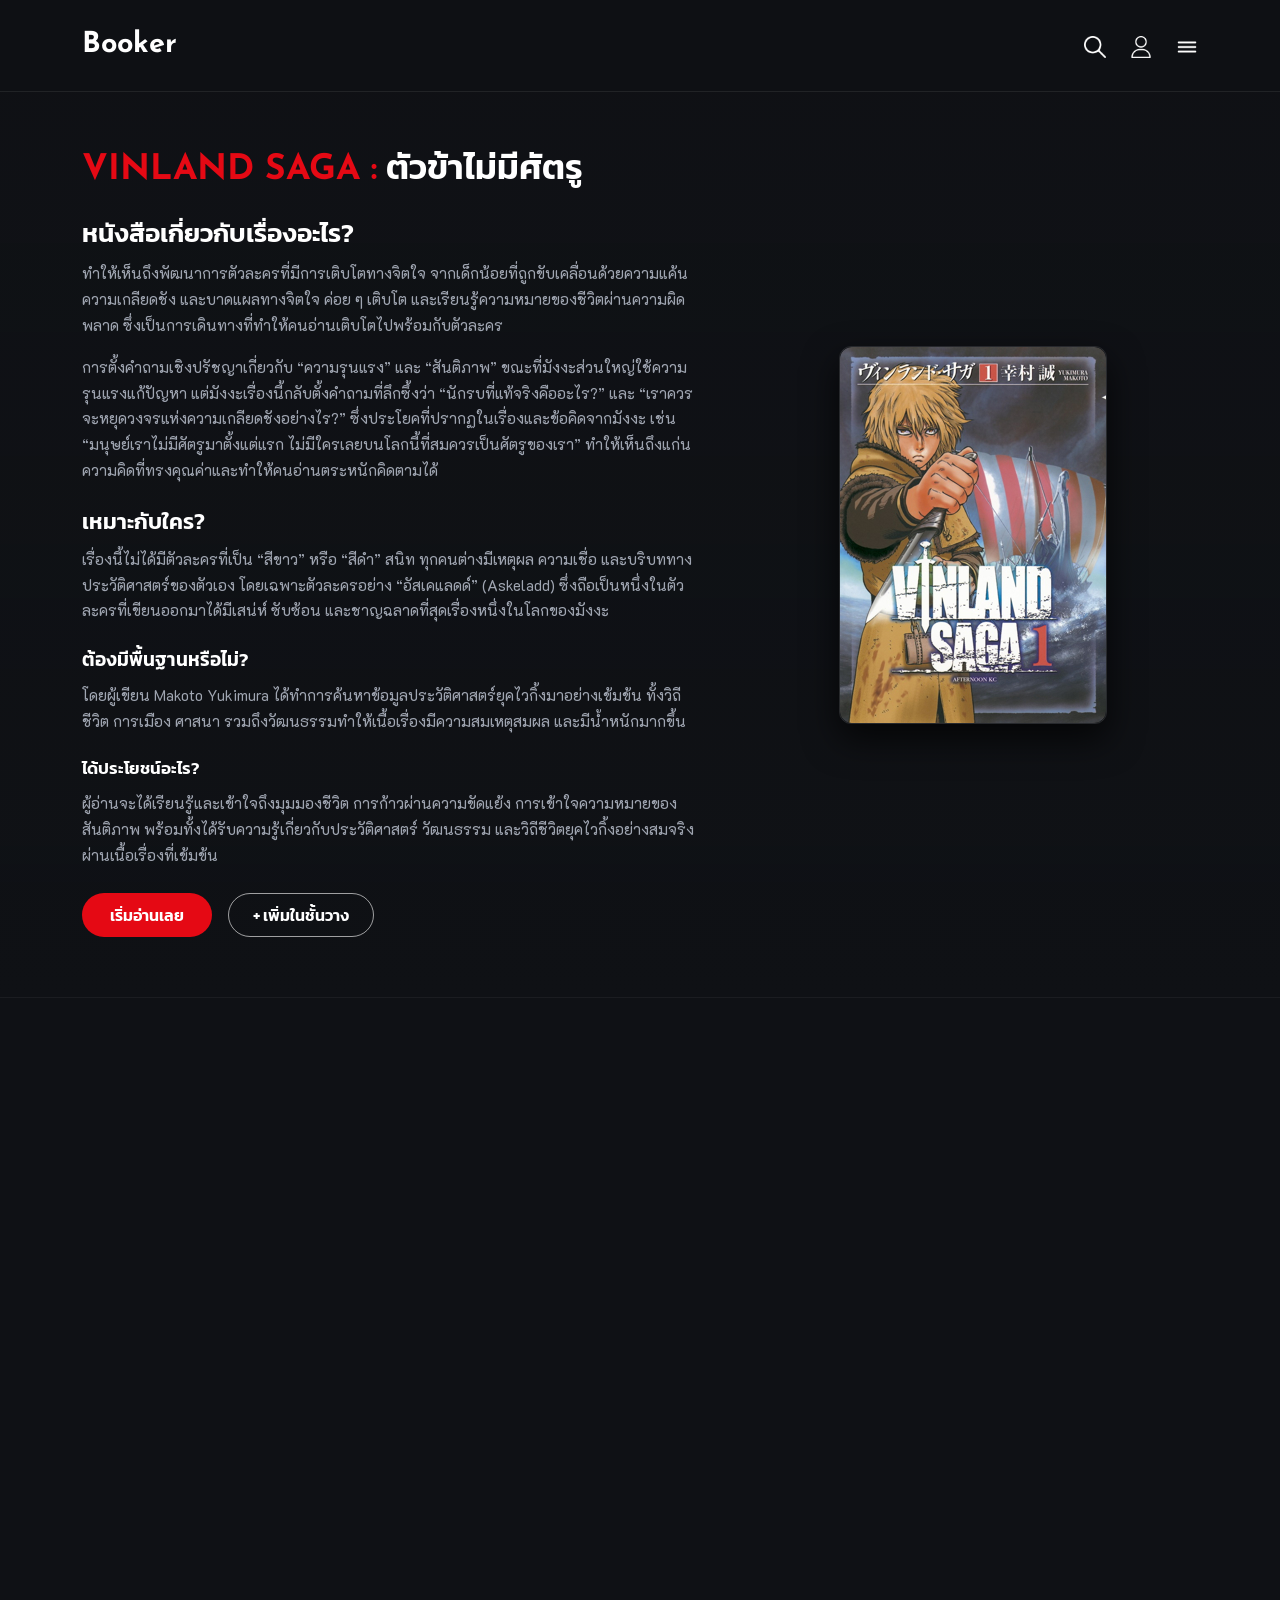
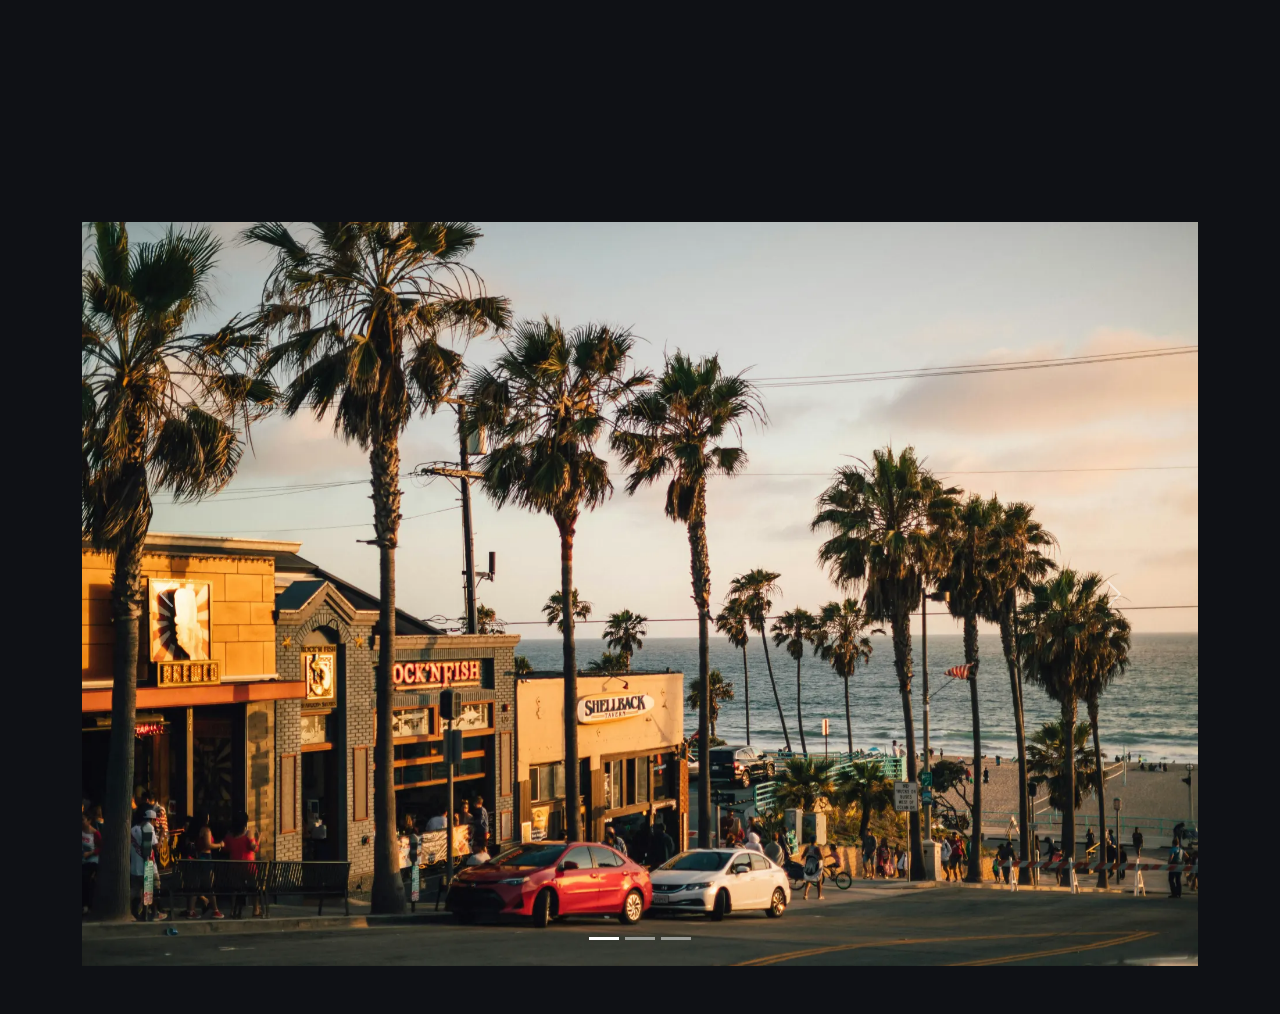
==== commit 6f13931b: "version10" ====
--- a/index.html.html
+++ b/index.html.html
@@ -128,7 +128,7 @@
 <div class="col-md-6 col-lg-3">
 <div class="feature-card" data-aos="flip-left" data-aos-duration="1100">
 <img src="images/viking99.png" alt="ประวัติศาสตร์ไวกิ้ง" class="feature-icon" data-aos="flip-left" data-aos-duration="2100">
-<h6>1. ประวัติศาสตร์ไวกิ้ง</h6>
+<h3>1. ประวัติศาสตร์ไวกิ้ง</h3>
 <p>
 เรื่องราวของนักรบไวกิ้งในช่วงศตวรรษที่ 11 ที่เข้ายึดและปกครองสหราชอาณาจักรได้
 โดยเป็นช่วงก่อนการขึ้นครองราชย์ของกษัตริย์คนุตมหาราช
@@ -139,7 +139,7 @@
 <div class="col-md-6 col-lg-3">
 <div class="feature-card" data-aos="flip-left" data-aos-duration="1100">
 <img src="images/swords2.png" alt="สงครามและการล้างแค้น" class="feature-icon" data-aos="flip-right" data-aos-duration="2100">
-<h6>2. สงครามและการล้างแค้น</h6>
+<h3>2. สงครามและการล้างแค้น</h3>
 <p>
 สะท้อนความรุนแรงบนสนามรบและสงครามไม่ได้สร้างฮีโร่ ซึ่งกัดกินจิตวิญญาณและทำลายความเป็นมนุษย์
 </p>
@@ -149,7 +149,7 @@
 <div class="col-md-6 col-lg-3">
 <div class="feature-card" data-aos="flip-right" data-aos-duration="1100">
 <img src="images/timeleft.png" alt="การเติบโตและปล่อยวาง" class="feature-icon" data-aos="flip-left" data-aos-duration="2100">
-<h6>3. การเติบโตและปล่อยวาง</h6>
+<h3>3. การเติบโตและปล่อยวาง</h3>
 <p>
 แสดงให้เห็นถึงการยอมรับความผิดพลาดในอดีต และใช้ชีวิตต่อไปเพื่อชดใช้สิ่งที่เคยได้ก่อเอาไว้
 </p>
@@ -159,7 +159,7 @@
 <div class="col-md-6 col-lg-3">
 <div class="feature-card" data-aos="flip-left" data-aos-duration="1100">
 <img src="images/idea2.png" alt="ข้อคิดของนักรบที่แท้จริง" class="feature-icon" data-aos="flip-right" data-aos-duration="2100">
-<h6>4. ข้อคิดของนักรบที่แท้จริง</h6>
+<h3>4. ข้อคิดของนักรบที่แท้จริง</h3>
 <p>
 ลบล้างค่านิยมไวกิ้งดั้งเดิมที่เชื่อว่าเกียรติยศคือการฆ่าฟันในสนามรบ
 แต่นักรบที่แท้จริงคือผู้ที่มีจิตใจกล้าที่จะเผชิญการแก้ไขปัญหา
